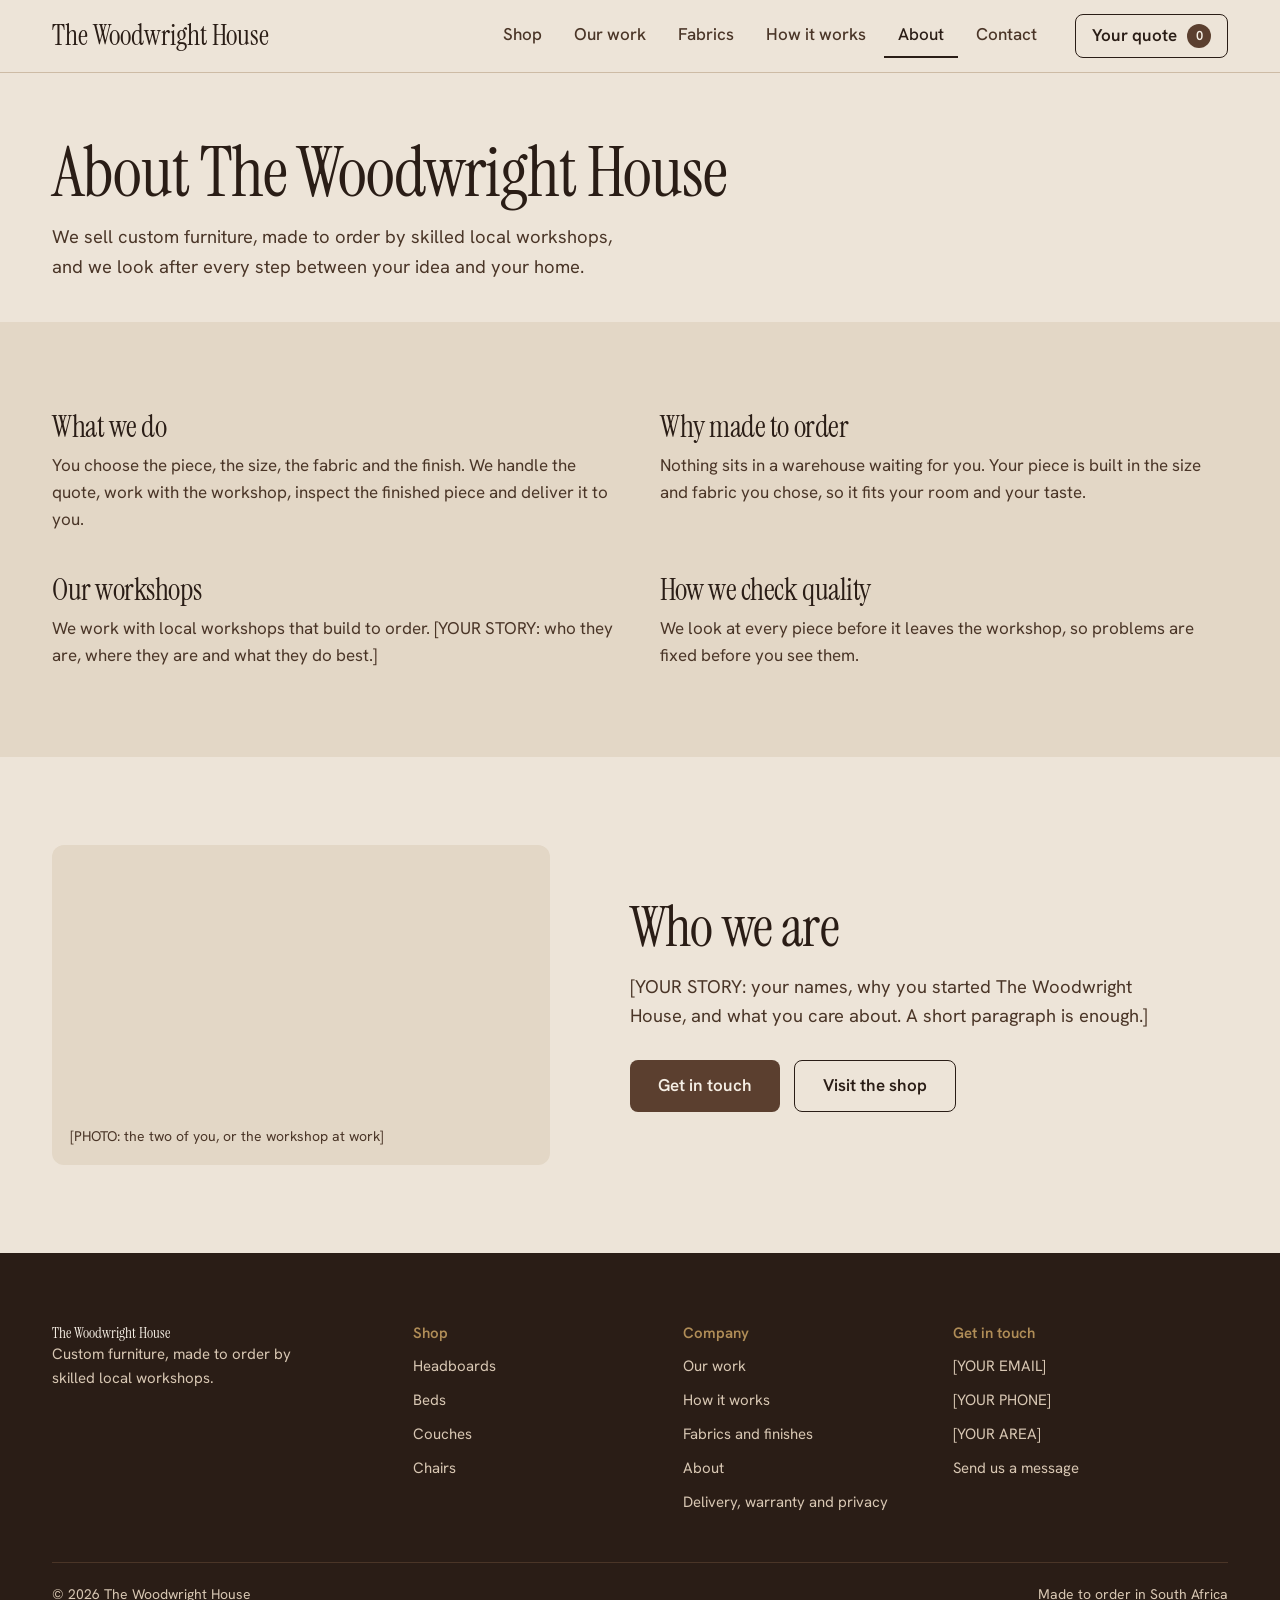
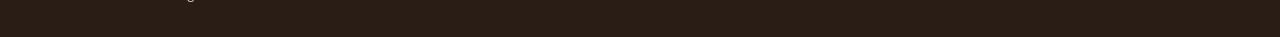
==== about.html @ 0322e2f1 "Add The Woodwright House site A static, no-build site for a made-to-order furniture business: home, " ====
<!DOCTYPE html>
<html lang="en">
<head>
<meta charset="utf-8">
<meta name="viewport" content="width=device-width, initial-scale=1, viewport-fit=cover">
<title>About | The Woodwright House</title>
<meta name="description" content="The Woodwright House designs and sells custom furniture made to order by skilled local workshops, checked by us before delivery.">
<meta name="theme-color" content="#EDE4D8">
<meta property="og:title" content="About | The Woodwright House">
<meta property="og:description" content="The Woodwright House designs and sells custom furniture made to order by skilled local workshops, checked by us before delivery.">
<meta property="og:type" content="website">
<meta property="og:site_name" content="The Woodwright House">
<link rel="icon" href="data:image/svg+xml,%3Csvg xmlns='http://www.w3.org/2000/svg' viewBox='0 0 100 100'%3E%3Ctext y='.9em' font-size='90'%3E%F0%9F%AA%B5%3C/text%3E%3C/svg%3E">
<link rel="stylesheet" href="https://fonts.googleapis.com/css2?family=Hanken+Grotesk:wght@400;500;600&family=Instrument+Serif&display=swap">
<link rel="stylesheet" href="css/site.css">
</head>
<body data-page="about">
<a class="skip" href="#main">Skip to content</a>
<header class="site-head">
  <div class="wrap bar">
    <a class="brand" href="index.html">The Woodwright House</a>
    <button class="navbtn" id="navToggle" type="button" aria-expanded="false" aria-controls="nav" aria-label="Menu">
      <svg width="22" height="14" viewBox="0 0 22 14" fill="none" stroke="currentColor" stroke-width="2" stroke-linecap="round" aria-hidden="true"><path d="M1 1h20M1 7h20M1 13h20"/></svg>
    </button>
    <nav class="nav" id="nav" aria-label="Main">
      <a href="shop.html" data-nav="shop">Shop</a>
      <a href="gallery.html" data-nav="gallery">Our work</a>
      <a href="fabrics.html" data-nav="fabrics">Fabrics</a>
      <a href="how-it-works.html" data-nav="how-it-works">How it works</a>
      <a href="about.html" data-nav="about" aria-current="page">About</a>
      <a href="contact.html" data-nav="contact">Contact</a>
    </nav>
    <button class="quote-btn" type="button" data-open="quote">Your quote <span class="count quote-count">0</span></button>
  </div>
</header>
<main id="main">
<section class="pagehead">
  <div class="wrap">
    <h1>About The Woodwright House</h1>
    <p class="lede">We sell custom furniture, made to order by skilled local workshops, and we look after every step between your idea and your home.</p>
  </div>
</section>

<section class="sec tint">
  <div class="wrap facts">
    <div><h3>What we do</h3><p>You choose the piece, the size, the fabric and the finish. We handle the quote, work with the workshop, inspect the finished piece and deliver it to you.</p></div>
    <div><h3>Why made to order</h3><p>Nothing sits in a warehouse waiting for you. Your piece is built in the size and fabric you chose, so it fits your room and your taste.</p></div>
    <div><h3>Our workshops</h3><p>We work with local workshops that build to order. [YOUR STORY: who they are, where they are and what they do best.]</p></div>
    <div><h3>How we check quality</h3><p>We look at every piece before it leaves the workshop, so problems are fixed before you see them.</p></div>
  </div>
</section>

<section class="sec">
  <div class="wrap split">
    <div class="ph">[PHOTO: the two of you, or the workshop at work]</div>
    <div>
      <h2 class="title">Who we are</h2>
      <p class="lede">[YOUR STORY: your names, why you started The Woodwright House, and what you care about. A short paragraph is enough.]</p>
      <div class="actions">
        <a class="btn" href="contact.html">Get in touch</a>
        <a class="btn ghost" href="shop.html">Visit the shop</a>
      </div>
    </div>
  </div>
</section>
</main>
<footer class="site-foot">
  <div class="wrap">
    <div class="foot-grid">
      <div>
        <p class="foot-brand">The Woodwright House</p>
        <p>Custom furniture, made to order by skilled local workshops.</p>
      </div>
      <div>
        <h3>Shop</h3>
        <ul>
          <li><a href="shop.html?cat=headboard">Headboards</a></li>
          <li><a href="shop.html?cat=bed">Beds</a></li>
          <li><a href="shop.html?cat=couch">Couches</a></li>
          <li><a href="shop.html?cat=chair">Chairs</a></li>
        </ul>
      </div>
      <div>
        <h3>Company</h3>
        <ul>
          <li><a href="gallery.html">Our work</a></li>
          <li><a href="how-it-works.html">How it works</a></li>
          <li><a href="fabrics.html">Fabrics and finishes</a></li>
          <li><a href="about.html">About</a></li>
          <li><a href="policies.html">Delivery, warranty and privacy</a></li>
        </ul>
      </div>
      <div>
        <h3>Get in touch</h3>
        <ul>
          <li><a data-cfg="email" data-cfg-href="mailto"></a></li>
          <li><a data-cfg="phone" data-cfg-href="tel"></a></li>
          <li data-cfg="area"></li>
          <li><a href="contact.html">Send us a message</a></li>
        </ul>
      </div>
    </div>
    <div class="foot-bottom">
      <span>&copy; 2026 The Woodwright House</span>
      <span>Made to order in South Africa</span>
    </div>
  </div>
</footer>
<dialog id="dlg" aria-labelledby="dlgTitle">
  <div class="sheet">
    <div class="sheet-head">
      <h2 id="dlgTitle">Your quote</h2>
      <button class="tool" id="closeQuote" type="button" aria-label="Close quote">Close</button>
    </div>
    <ul class="items" id="items"></ul>
    <label class="f">Delivery area<select class="area-select"></select></label>
    <p class="est area-est"></p>
    <div class="lines">
      <div><span>Items</span><span id="subtotal">R0</span></div>
      <div><span id="areaLine">Delivery</span><span id="delivery">R0</span></div>
    </div>
    <div class="total"><span>Estimated total</span><span id="total">R0</span></div>
    <div class="dialog-actions">
      <a class="btn" id="wa" href="#" target="_blank" rel="noopener">Send on WhatsApp</a>
      <button class="btn ghost" id="copy" type="button">Copy summary</button>
    </div>
    <p class="status" id="status" role="status"></p>
    <details class="dep" id="dep">
      <summary>Ready to pay your deposit?</summary>
      <p>Only pay once we've confirmed your final quote in writing. Use your reference so we can match the payment.</p>
      <dl>
        <dt>Deposit</dt><dd id="depAmt"></dd>
        <dt>Bank</dt><dd id="bBank"></dd>
        <dt>Account name</dt><dd id="bName"></dd>
        <dt>Account number</dt><dd id="bNum"></dd>
        <dt>Branch code</dt><dd id="bBranch"></dd>
        <dt>Reference</dt><dd id="bRef"></dd>
      </dl>
      <a class="btn ghost small" id="paid" href="#" target="_blank" rel="noopener">I've paid, send proof</a>
      <p>Card payments are coming soon.</p>
    </details>
  </div>
</dialog>

<dialog id="sdlg" aria-labelledby="sdlgTitle">
  <div class="sheet">
    <div class="sheet-head">
      <h2 id="sdlgTitle">Order swatches</h2>
      <button class="tool" id="closeSw" type="button" aria-label="Close swatch request">Close</button>
    </div>
    <p class="lead">Tick the fabrics you'd like to see. We'll send small samples so you can check the colours in your own light.</p>
    <div class="checks" id="swChecks"></div>
    <label class="f">Your name<input type="text" id="swName" autocomplete="name"></label>
    <label class="f">Delivery address<textarea id="swAddr" autocomplete="street-address"></textarea></label>
    <label class="f">Phone number<input type="tel" id="swPhone" autocomplete="tel"></label>
    <a class="btn" id="swSend" href="#" target="_blank" rel="noopener">Send on WhatsApp</a>
    <p class="status" id="swStatus" role="status"></p>
  </div>
</dialog>
<script src="js/data.js"></script>
<script src="js/site.js"></script>
</body>
</html>
---- css/site.css ----
/* The Woodwright House: shared styles */
:root {
  box-sizing: border-box;
  --bg: #EDE4D8;
  --tint: #E3D7C6;
  --surface: #F6EFE5;
  --ink: #2A1D16;
  --ink2: #4A3527;
  --line: #CDBBA5;
  --accent: #5B3F2F;
  --on-accent: #F5EEE4;
  --focus: #B08D57;
  --rug: #D6C5AF;
  --band: #5B3F2F;
  --on-band: #F5EEE4;
  --band2: #E6D9C8;
  --art1: #B98E72;
  --art2: #5B3F2F;
  --foot: #2A1D16;
  --on-foot: #D8C7B3;
  --display: "Instrument Serif", Georgia, "Times New Roman", serif;
  --body: "Hanken Grotesk", system-ui, -apple-system, "Segoe UI", sans-serif;
}
@media (prefers-color-scheme: dark) {
  :root:not([data-theme="light"]) {
    --bg: #1D1611;
    --tint: #241B15;
    --surface: #2A2019;
    --ink: #F1E8DC;
    --ink2: #CDBFAE;
    --line: #43352A;
    --accent: #D8C2A4;
    --on-accent: #1D1611;
    --rug: #33291F;
    --band: #33261C;
    --on-band: #F1E8DC;
    --band2: #CDBFAE;
    --art1: #A47C63;
    --art2: #C9A77C;
    --foot: #130E0A;
    --on-foot: #CDBFAE;
  }
}
:root[data-theme="dark"] {
  --bg: #1D1611; --tint: #241B15; --surface: #2A2019; --ink: #F1E8DC; --ink2: #CDBFAE;
  --line: #43352A; --accent: #D8C2A4; --on-accent: #1D1611; --rug: #33291F;
  --band: #33261C; --on-band: #F1E8DC; --band2: #CDBFAE; --art1: #A47C63; --art2: #C9A77C;
  --foot: #130E0A; --on-foot: #CDBFAE;
}

html { scroll-padding-top: 88px; }
*, *::before, *::after { box-sizing: border-box; }
body {
  margin: 0;
  background: var(--bg);
  color: var(--ink);
  font-family: var(--body);
  font-size: 17px;
  line-height: 1.6;
  -webkit-text-size-adjust: 100%;
}
[hidden] { display: none !important; }
img, svg { max-width: 100%; }
a { color: var(--accent); }
button, select, input, textarea { font: inherit; color: inherit; }
button { cursor: pointer; }
:focus-visible { outline: 3px solid var(--focus); outline-offset: 3px; }
.sr-only { position: absolute; width: 1px; height: 1px; overflow: hidden; clip: rect(0 0 0 0); white-space: nowrap; }
.skip { position: absolute; left: 12px; top: -60px; background: var(--accent); color: var(--on-accent); padding: 10px 16px; border-radius: 8px; z-index: 50; }
.skip:focus { top: 12px; }

.wrap { max-width: 1240px; margin: 0 auto; padding: 0 32px; }
.sec { padding: 88px 0; }
.sec.tint { background: var(--tint); }
h1, h2, h3 { font-family: var(--display); font-weight: 400; margin: 0; letter-spacing: -0.015em; }
h1 { font-size: clamp(2.8rem, 7vw, 5.4rem); line-height: 1; }
h2.title { font-size: clamp(2.2rem, 4.6vw, 3.5rem); line-height: 1.05; }
h3 { font-size: 1.9rem; line-height: 1.1; }
.lede { font-size: 1.15rem; line-height: 1.6; color: var(--ink2); max-width: 56ch; margin: 16px 0 0; }
.sec-head { margin-bottom: 44px; }
.actions { display: flex; flex-wrap: wrap; gap: 14px; margin-top: 28px; }

.btn, a.btn {
  display: inline-flex;
  align-items: center;
  justify-content: center;
  min-height: 52px;
  padding: 0 28px;
  border: 0;
  border-radius: 8px;
  background: var(--accent);
  color: var(--on-accent);
  font-weight: 600;
  font-size: 17px;
  text-decoration: none;
  white-space: nowrap;
}
.btn:hover { filter: brightness(1.1); }
.btn.ghost { background: transparent; color: var(--ink); border: 1.5px solid var(--ink); }
.btn.ghost:hover { background: var(--surface); filter: none; }
.btn.small { min-height: 44px; padding: 0 18px; font-size: 15px; }
.btn[aria-disabled="true"], .btn:disabled { opacity: 0.45; pointer-events: none; }
.btn.light { background: var(--bg); color: var(--ink); }

/* Header */
.site-head { position: sticky; top: 0; z-index: 20; background: var(--bg); border-bottom: 1px solid var(--line); }
.bar { display: flex; align-items: center; gap: 24px; min-height: 72px; }
.brand { font-family: var(--display); font-size: 28px; line-height: 1.1; color: var(--ink); text-decoration: none; white-space: nowrap; margin-right: auto; }
.nav { display: flex; gap: 4px; }
.nav a { display: inline-flex; align-items: center; min-height: 44px; padding: 0 14px; color: var(--ink2); text-decoration: none; font-weight: 500; border-bottom: 2px solid transparent; }
.nav a:hover { color: var(--ink); }
.nav a[aria-current="page"] { color: var(--ink); border-bottom-color: var(--ink); }
.navbtn { display: none; width: 48px; height: 48px; align-items: center; justify-content: center; background: transparent; border: 1.5px solid var(--ink); border-radius: 8px; }
.quote-btn { display: inline-flex; align-items: center; gap: 10px; min-height: 44px; padding: 0 16px; background: transparent; border: 1.5px solid var(--ink); border-radius: 8px; font-weight: 600; }
.count { display: inline-grid; place-items: center; min-width: 24px; height: 24px; padding: 0 6px; border-radius: 12px; background: var(--accent); color: var(--on-accent); font-size: 13px; }

/* Footer */
.site-foot { background: var(--foot); color: var(--on-foot); padding: 72px 0 32px; }
.site-foot a { color: var(--on-foot); text-decoration: none; }
.site-foot a:hover { text-decoration: underline; }
.foot-grid { display: grid; grid-template-columns: 1.4fr 1fr 1fr 1.2fr; gap: 40px; }
.foot-grid h3 { font-family: var(--body); font-size: 15px; font-weight: 600; color: #B08D57; margin: 0 0 12px; letter-spacing: 0; }
.foot-grid ul { list-style: none; margin: 0; padding: 0; display: grid; gap: 10px; font-size: 15px; }
.foot-brand { font-family: var(--display); font-size: 30px; line-height: 1.1; color: #F5EEE4; margin: 0 0 10px; }
.foot-grid p { margin: 0; font-size: 15px; max-width: 34ch; }
.foot-bottom { margin-top: 48px; padding-top: 20px; border-top: 1px solid #4A3527; display: flex; justify-content: space-between; flex-wrap: wrap; gap: 12px; font-size: 14px; }

/* Home */
.hero { padding: 48px 0 88px; }
.hero-grid { display: grid; grid-template-columns: repeat(2, minmax(0, 1fr)); gap: 64px; align-items: center; }
.hero h1 { max-width: 11ch; }
.hero .lede { max-width: 46ch; font-size: 1.2rem; }
.stage { position: relative; background: var(--tint); border-radius: 14px; overflow: hidden; }
.stage canvas { display: block; width: 100%; height: 100%; touch-action: pan-y; cursor: grab; }
.stage canvas:active { cursor: grabbing; }
.stage canvas:focus-visible { outline-offset: -4px; }
.hero-stage { height: 600px; }
.hero-sw { position: absolute; left: 16px; bottom: 16px; display: flex; gap: 8px; align-items: center; padding: 8px 10px; background: var(--bg); border-radius: 10px; }
.hero-sw button { width: 32px; height: 32px; border-radius: 50%; border: 1.5px solid var(--line); padding: 0; }
.hero-sw button[aria-pressed="true"] { box-shadow: 0 0 0 2px var(--bg), 0 0 0 4px var(--ink); }
.hero-sw span { font-size: 14px; color: var(--ink2); margin-right: 4px; }
.fallback { position: absolute; inset: 0; display: flex; flex-direction: column; align-items: center; justify-content: center; gap: 16px; padding: 32px; text-align: center; color: var(--ink2); }
.fb-chip { width: 200px; height: 140px; border-radius: 12px; }
.fb-bar { width: 200px; height: 14px; border-radius: 7px; margin-top: -8px; }

.cats { display: grid; grid-template-columns: repeat(4, minmax(0, 1fr)); gap: 24px; }
.cat { display: flex; flex-direction: column; gap: 14px; color: var(--ink); text-decoration: none; }
.cat-art { background: var(--tint); border-radius: 12px; aspect-ratio: 4 / 3.4; display: grid; place-items: center; padding: 18px; }
.sec.tint .cat-art { background: var(--bg); }
.cat-art svg { width: 100%; height: 100%; }
.cat-name { font-family: var(--display); font-size: 2rem; line-height: 1.1; }
.cat-desc { color: var(--ink2); font-size: 16px; line-height: 1.5; }
.cat-price { font-weight: 600; font-size: 15px; color: var(--accent); }
.cat:hover .cat-name { text-decoration: underline; text-decoration-thickness: 1.5px; text-underline-offset: 6px; }

.steps { display: grid; grid-template-columns: repeat(4, minmax(0, 1fr)); gap: 40px; counter-reset: s; }
.step { border-top: 1.5px solid var(--accent); padding-top: 20px; }
.step .n { font-family: var(--display); font-size: 2.8rem; line-height: 1; color: var(--accent); }
.step h3 { font-family: var(--body); font-size: 1.2rem; font-weight: 600; margin: 10px 0 6px; letter-spacing: 0; }
.step p { margin: 0; color: var(--ink2); font-size: 16px; line-height: 1.55; }
.sec.tint .step p { color: var(--ink); }

.split { display: grid; grid-template-columns: minmax(0, 1fr) minmax(0, 1.2fr); gap: 80px; align-items: center; }
.swgrid { display: grid; grid-template-columns: repeat(3, minmax(0, 1fr)); gap: 24px; }
.swt { display: flex; flex-direction: column; gap: 10px; font-weight: 500; font-size: 15px; }
.swt i { display: block; height: 150px; border-radius: 8px; border: 1px solid var(--line); }
.swt small { font-weight: 400; color: var(--ink2); font-size: 14px; }

.trio { display: grid; grid-template-columns: repeat(3, minmax(0, 1fr)); gap: 56px; }
.trio h3 { margin-bottom: 10px; }
.trio p { margin: 0; color: var(--ink2); }

.band { background: var(--band); color: var(--on-band); text-align: center; padding: 96px 0; }
.band h2 { font-size: clamp(2.4rem, 5.4vw, 4.4rem); line-height: 1.05; color: var(--on-band); }
.band p { color: var(--band2); font-size: 1.2rem; max-width: 52ch; margin: 18px auto 0; }
.band .actions { justify-content: center; }
.band .btn.ghost { color: var(--on-band); border-color: var(--on-band); }
.band .btn.ghost:hover { background: rgba(255, 255, 255, 0.08); }

/* Inner pages */
.pagehead { padding: 64px 0 40px; }
.pagehead h1 { font-size: clamp(2.6rem, 6vw, 4.4rem); }
.prose { max-width: 70ch; }
.prose h2 { font-family: var(--display); font-weight: 400; font-size: 2.2rem; line-height: 1.1; margin: 48px 0 12px; }
.prose h2:first-child { margin-top: 0; }
.prose p, .prose li { color: var(--ink2); }
.prose ul { padding-left: 20px; }
.draft { border: 1.5px solid var(--line); background: var(--surface); border-radius: 8px; padding: 14px 18px; color: var(--ink2); font-size: 15px; margin-bottom: 32px; }
.faq { max-width: 760px; display: grid; gap: 0; }
.faq details { border-bottom: 1px solid var(--line); }
.faq summary { min-height: 60px; display: flex; align-items: center; cursor: pointer; font-weight: 600; font-size: 1.05rem; list-style: none; }
.faq summary::-webkit-details-marker { display: none; }
.faq summary::after { content: "+"; margin-left: auto; font-size: 1.5rem; font-weight: 400; }
.faq details[open] summary::after { content: "-"; }
.faq details p { margin: 0 0 18px; color: var(--ink2); max-width: 62ch; }
.facts { display: grid; grid-template-columns: repeat(2, minmax(0, 1fr)); gap: 40px; }
.facts h3 { margin-bottom: 8px; }
.facts p { margin: 0; color: var(--ink2); }
.ph { background: var(--tint); border-radius: 12px; display: flex; align-items: flex-end; padding: 18px; min-height: 320px; color: var(--ink2); font-size: 14px; }

/* Photographs of finished pieces */
.shots { display: grid; grid-template-columns: repeat(3, minmax(0, 1fr)); gap: 24px; }
.shots.wide { grid-template-columns: repeat(4, minmax(0, 1fr)); gap: 20px; }
.shot { margin: 0; display: flex; flex-direction: column; gap: 10px; }
.shot img { display: block; width: 100%; aspect-ratio: 4 / 5; object-fit: cover; object-position: center; border-radius: 12px; background: var(--tint); }
.shots.wide .shot img { aspect-ratio: 1 / 1; }
.shot figcaption { color: var(--ink2); font-size: 15px; line-height: 1.4; }
.shot-strip { display: grid; grid-auto-flow: column; grid-auto-columns: minmax(180px, 1fr); gap: 16px; overflow-x: auto; scroll-snap-type: x mandatory; padding-bottom: 6px; }
.shot-strip .shot { scroll-snap-align: start; }
.shot-strip .shot img { aspect-ratio: 1 / 1; }
.chips { display: flex; flex-wrap: wrap; gap: 10px; margin-bottom: 32px; }
.chip { min-height: 44px; padding: 0 18px; border: 1.5px solid var(--line); border-radius: 999px; background: transparent; color: var(--ink2); font-weight: 500; font-size: 15px; }
.chip:hover { border-color: var(--ink); color: var(--ink); }
.chip[aria-pressed="true"] { background: var(--accent); border-color: var(--accent); color: var(--on-accent); }
.shot-count { color: var(--ink2); font-size: 15px; margin: 0 0 24px; }
/* Photo on a home-page category card, in place of the line drawing */
.cat-art.photo { padding: 0; overflow: hidden; }
.cat-art.photo img { width: 100%; height: 100%; object-fit: cover; border-radius: 12px; }
.contact-grid { display: grid; grid-template-columns: minmax(0, 1.2fr) minmax(0, 1fr); gap: 72px; align-items: start; }
.formgrid { display: grid; gap: 16px; }
.two { display: grid; grid-template-columns: repeat(2, minmax(0, 1fr)); gap: 14px; }
.cinfo { display: grid; gap: 24px; }
.cinfo h3 { font-family: var(--body); font-size: 1rem; font-weight: 600; letter-spacing: 0; margin-bottom: 4px; }
.cinfo p { margin: 0; color: var(--ink2); }

/* Forms */
select, input[type="text"], input[type="tel"], input[type="email"], textarea {
  font: inherit; color: var(--ink); background: var(--surface); border: 1.5px solid var(--line);
  border-radius: 8px; padding: 10px 12px; min-height: 48px; width: 100%;
}
textarea { min-height: 96px; resize: vertical; }
label.f { display: flex; flex-direction: column; gap: 6px; font-weight: 500; }
.status { min-height: 20px; margin: 0; font-size: 14px; color: var(--ink2); }
.row { display: flex; flex-wrap: wrap; gap: 10px; }

/* Shop */
.shop-top { padding: 32px 0 8px; display: flex; align-items: flex-end; justify-content: space-between; gap: 16px; flex-wrap: wrap; }
.shop-top h1 { font-size: clamp(2.2rem, 5vw, 3.4rem); }
.tabs { display: flex; gap: 4px; flex-wrap: wrap; }
.tab { background: none; border: 0; border-bottom: 2px solid transparent; padding: 10px 16px; min-height: 44px; font-weight: 500; color: var(--ink2); }
.tab[aria-pressed="true"] { color: var(--ink); border-bottom-color: var(--ink); }
.shop-grid { display: grid; grid-template-columns: minmax(0, 1.4fr) minmax(360px, 0.9fr); gap: 40px; align-items: start; padding: 12px 0 64px; }
.shop-stage { position: sticky; top: 84px; height: min(720px, calc(100vh - 108px)); min-height: 480px; }
.hint { position: absolute; left: 16px; bottom: 16px; padding: 8px 12px; border-radius: 8px; background: var(--bg); color: var(--ink2); font-size: 14px; transition: opacity 0.3s ease; }
.hint.gone { opacity: 0; pointer-events: none; }
.tools { position: absolute; right: 12px; bottom: 12px; display: flex; gap: 6px; }
.tool { min-width: 44px; min-height: 44px; padding: 0 12px; background: var(--bg); border: 1px solid var(--line); border-radius: 8px; font-weight: 500; font-size: 14px; }
.tool:hover { border-color: var(--ink); }
.panel { display: flex; flex-direction: column; gap: 24px; min-width: 0; }
.panel h1 { font-size: clamp(2.2rem, 4.4vw, 3.1rem); line-height: 1.02; }
.sub { margin: 8px 0 0; color: var(--ink2); max-width: 44ch; }
fieldset { border: 0; margin: 0; padding: 0; min-width: 0; }
legend { padding: 0; margin-bottom: 10px; font-weight: 600; }
legend .val { font-weight: 400; color: var(--ink2); margin-left: 8px; }
.grp { display: flex; flex-wrap: wrap; gap: 8px; }
.grp.cards { display: grid; grid-template-columns: repeat(2, minmax(0, 1fr)); gap: 10px; }
.opt { position: relative; display: block; }
.opt input { position: absolute; opacity: 0; width: 1px; height: 1px; }
.face { display: flex; flex-direction: column; justify-content: center; min-height: 48px; padding: 8px 16px; border: 1.5px solid var(--line); border-radius: 8px; cursor: pointer; transition: border-color 0.15s ease, background-color 0.15s ease; }
.opt:hover .face { border-color: var(--ink2); }
.opt input:checked + .face { border-color: var(--ink); background: var(--surface); box-shadow: inset 0 0 0 1px var(--ink); }
.opt input:focus-visible + .face { outline: 3px solid var(--focus); outline-offset: 2px; }
.psub { font-size: 13px; color: var(--ink2); }
.card .face { align-items: flex-start; gap: 2px; padding: 14px 16px; min-height: 72px; }
.cname { font-family: var(--display); font-size: 24px; line-height: 1.1; }
.cdesc { font-size: 14px; color: var(--ink2); }
.sw .face { width: 52px; height: 52px; min-height: 0; padding: 0; border-radius: 10px; }
.sw input:checked + .face { border-color: var(--ink); box-shadow: 0 0 0 3px var(--bg), 0 0 0 5px var(--ink); }
.fin .face { flex-direction: row; align-items: center; gap: 10px; }
.dot { width: 20px; height: 20px; border-radius: 50%; border: 1px solid var(--line); flex: none; }
details.help, details.dep { border: 1.5px solid var(--line); border-radius: 8px; padding: 0 16px; }
details.help summary, details.dep summary { min-height: 48px; display: flex; align-items: center; cursor: pointer; font-weight: 600; }
details.help ul { margin: 0 0 14px; padding-left: 18px; color: var(--ink2); font-size: 15px; }
details.help li { margin: 4px 0; }
.codein { padding-bottom: 14px; }
.codein input { flex: 1; width: auto; min-width: 0; }
.est { font-size: 14px; color: var(--ink2); margin: 8px 0 0; }
.code { font-size: 13px; color: var(--ink2); margin: 0; word-break: break-all; }
.lead { margin: 0; font-size: 14px; color: var(--ink2); }
.buy { position: sticky; bottom: 0; background: var(--bg); border-top: 1px solid var(--line); padding: 16px 0 calc(16px + env(safe-area-inset-bottom, 0px)); display: flex; align-items: center; justify-content: space-between; gap: 16px; }
.price { font-family: var(--display); font-size: 40px; line-height: 1; }
.note { font-size: 13px; color: var(--ink2); margin-top: 4px; max-width: 30ch; }

/* Dialogs */
dialog { position: fixed; inset: 0 0 0 auto; margin: 0; width: min(460px, 100%); height: 100%; max-height: none; padding: 0; border: 0; background: var(--bg); color: var(--ink); }
dialog::backdrop { background: rgba(20, 12, 8, 0.5); }
.sheet { height: 100%; display: flex; flex-direction: column; padding: 24px; gap: 16px; overflow-y: auto; }
.sheet > * { flex: none; }
.sheet-head { display: flex; align-items: center; justify-content: space-between; }
.sheet h2 { margin: 0; font-family: var(--display); font-weight: 400; font-size: 34px; }
.items { list-style: none; margin: 0; padding: 0; }
.items li { display: grid; grid-template-columns: 1fr auto; gap: 4px 12px; padding: 14px 0; border-bottom: 1px solid var(--line); }
.items .nm { font-weight: 500; }
.items .pr { font-weight: 600; }
.rm { grid-column: 1 / -1; justify-self: start; background: none; border: 0; padding: 4px 0; min-height: 32px; color: var(--ink2); text-decoration: underline; font-size: 14px; }
.empty { color: var(--ink2); padding: 12px 0; }
.lines { display: grid; gap: 6px; font-size: 15px; color: var(--ink2); }
.lines div { display: flex; justify-content: space-between; gap: 12px; }
.total { display: flex; justify-content: space-between; align-items: baseline; font-weight: 600; font-size: 18px; }
.dialog-actions { display: flex; flex-direction: column; gap: 10px; }
details.dep p { margin: 0 0 12px; font-size: 14px; color: var(--ink2); }
details.dep dl { margin: 0 0 14px; display: grid; grid-template-columns: auto 1fr; gap: 6px 14px; font-size: 15px; }
details.dep dt { color: var(--ink2); }
details.dep dd { margin: 0; font-weight: 500; word-break: break-word; }
details.dep a.btn { margin-bottom: 14px; }
.checks { display: grid; grid-template-columns: repeat(2, minmax(0, 1fr)); gap: 8px; }
.chk { display: flex; align-items: center; gap: 10px; min-height: 48px; padding: 0 12px; border: 1.5px solid var(--line); border-radius: 8px; cursor: pointer; }
.chk input { width: 20px; height: 20px; accent-color: var(--accent); flex: none; }

/* Illustrations */
.art .a1 { fill: var(--art1); }
.art .a2 { fill: var(--art2); }
.art .lin { fill: #EFE9DE; }
.art .ln { stroke: rgba(0, 0, 0, 0.14); fill: none; stroke-width: 2; }

@media (max-width: 1000px) {
  .hero-grid, .split, .contact-grid { grid-template-columns: minmax(0, 1fr); gap: 40px; }
  .hero-stage { height: 440px; }
  .cats { grid-template-columns: repeat(2, minmax(0, 1fr)); }
  .steps { grid-template-columns: repeat(2, minmax(0, 1fr)); }
  .trio { grid-template-columns: minmax(0, 1fr); gap: 32px; }
  .shots.wide { grid-template-columns: repeat(3, minmax(0, 1fr)); }
  .foot-grid { grid-template-columns: repeat(2, minmax(0, 1fr)); }
  .shop-grid { grid-template-columns: minmax(0, 1fr); gap: 20px; }
  .shop-stage { position: relative; top: 0; height: 52vh; min-height: 320px; max-height: 480px; }
  .hint { display: none; }
  .facts { grid-template-columns: minmax(0, 1fr); }
}
@media (max-width: 820px) {
  .shots, .shots.wide { grid-template-columns: repeat(2, minmax(0, 1fr)); gap: 16px; }
  .wrap { padding: 0 20px; }
  .sec { padding: 64px 0; }
  .bar { flex-wrap: wrap; gap: 10px 12px; min-height: 64px; padding-top: 8px; padding-bottom: 8px; }
  .navbtn { display: inline-flex; }
  .nav { order: 5; width: 100%; flex-direction: column; gap: 0; display: none; padding-bottom: 8px; }
  .nav[data-nav-open="true"] { display: flex; }
  .nav a { border-bottom: 1px solid var(--line); min-height: 48px; padding: 0 4px; }
  .nav a[aria-current="page"] { border-bottom-color: var(--line); font-weight: 600; }
  .brand { font-size: 24px; }
  .two { grid-template-columns: minmax(0, 1fr); }
  .price { font-size: 34px; }
  .swgrid { gap: 14px; }
  .swt i { height: 96px; }
}
@media (max-width: 560px) {
  .cats { gap: 16px; }
  .chips { gap: 8px; }
  .chip { padding: 0 14px; font-size: 14px; }
  .cat-name { font-size: 1.6rem; }
  .steps { grid-template-columns: minmax(0, 1fr); gap: 28px; }
  .foot-grid { grid-template-columns: minmax(0, 1fr); }
}
@media (prefers-reduced-motion: reduce) {
  * { transition: none !important; }
}
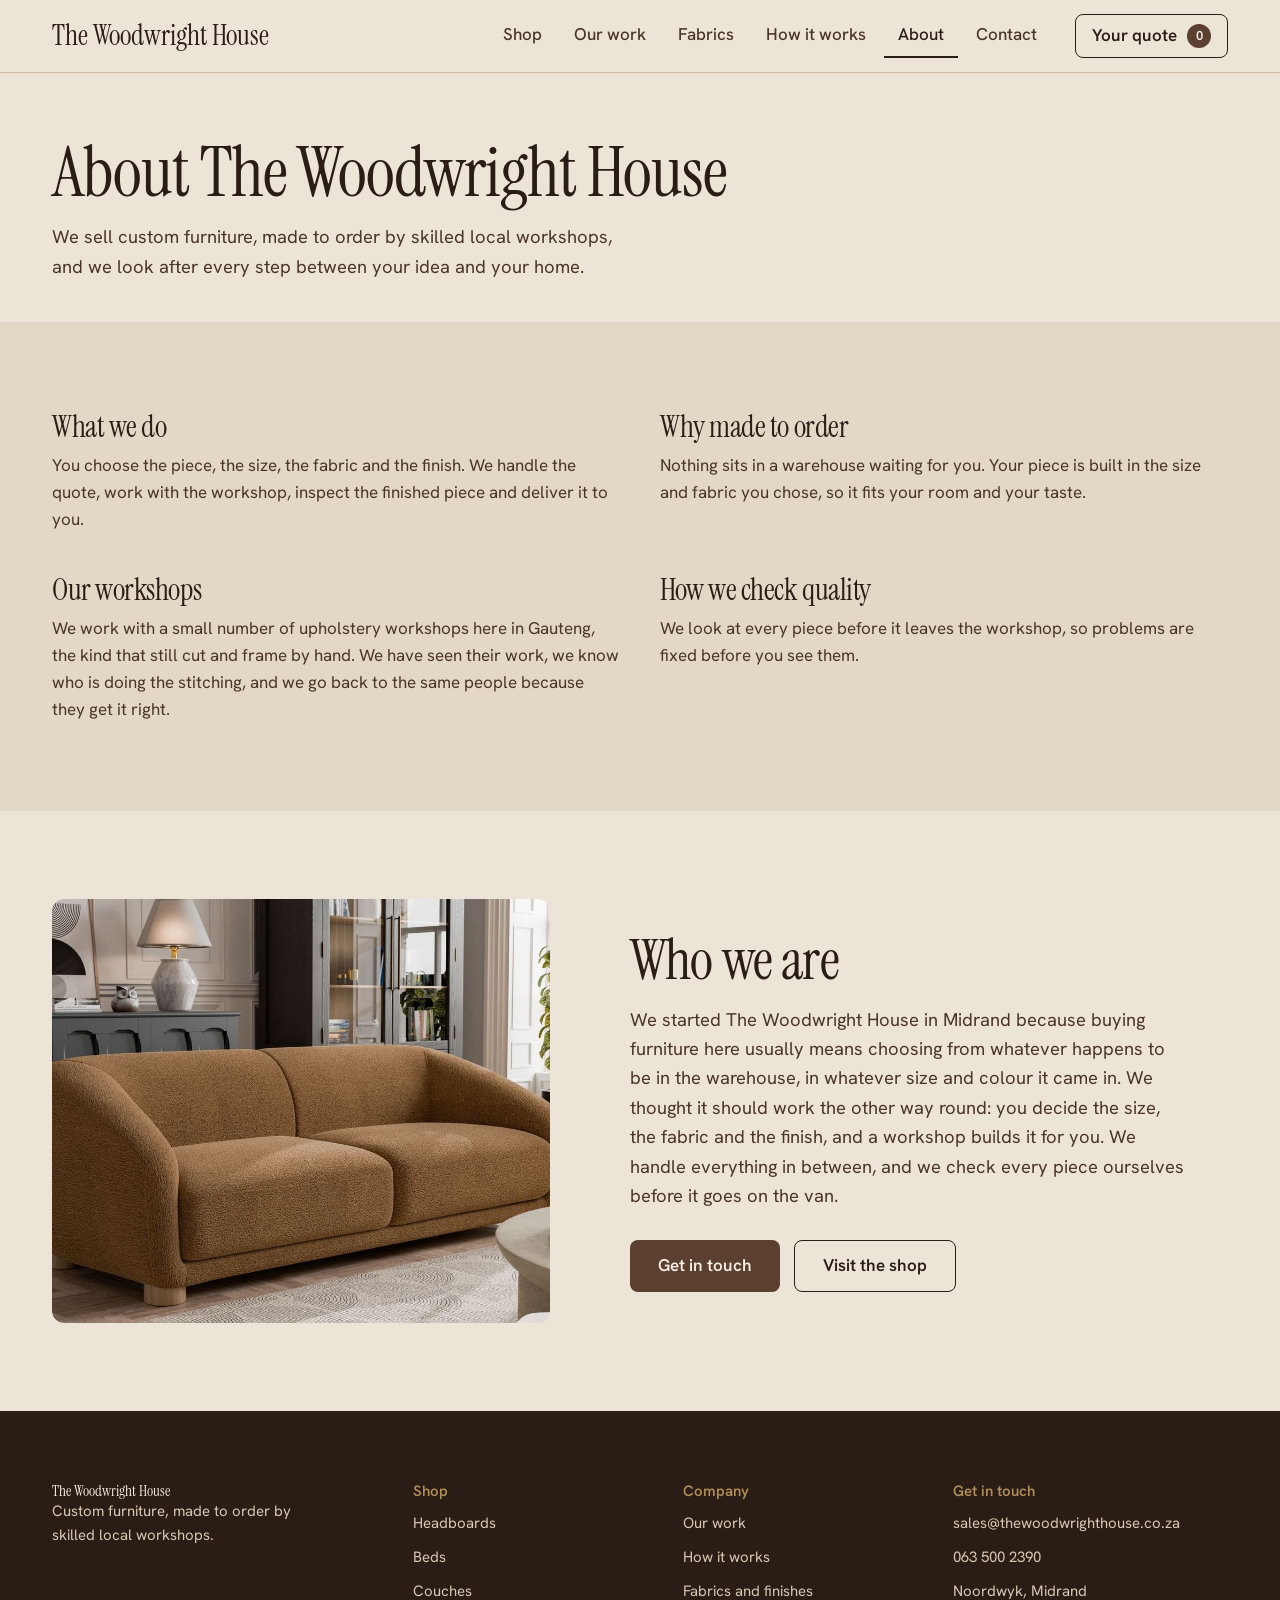
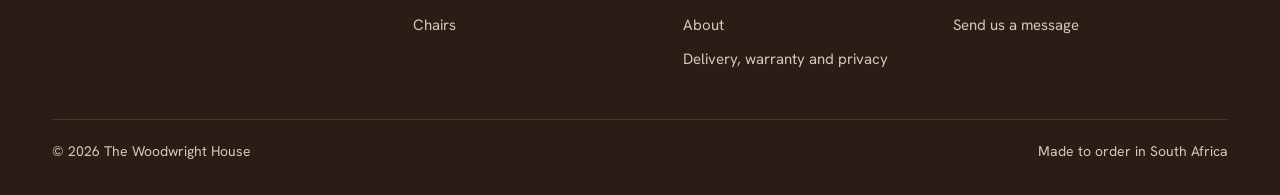
==== commit f3870a90: "Fill in the remaining placeholder copy Provisional wording so nothing on the live site reads [LIKE T" ====
--- a/about.html
+++ b/about.html
@@ -45,17 +45,19 @@
   <div class="wrap facts">
     <div><h3>What we do</h3><p>You choose the piece, the size, the fabric and the finish. We handle the quote, work with the workshop, inspect the finished piece and deliver it to you.</p></div>
     <div><h3>Why made to order</h3><p>Nothing sits in a warehouse waiting for you. Your piece is built in the size and fabric you chose, so it fits your room and your taste.</p></div>
-    <div><h3>Our workshops</h3><p>We work with local workshops that build to order. [YOUR STORY: who they are, where they are and what they do best.]</p></div>
+    <div><h3>Our workshops</h3><p>We work with a small number of upholstery workshops here in Gauteng, the kind that still cut and frame by hand. We have seen their work, we know who is doing the stitching, and we go back to the same people because they get it right.</p></div>
     <div><h3>How we check quality</h3><p>We look at every piece before it leaves the workshop, so problems are fixed before you see them.</p></div>
   </div>
 </section>
 
 <section class="sec">
   <div class="wrap split">
-    <div class="ph">[PHOTO: the two of you, or the workshop at work]</div>
+    <div class="cat-art photo">
+      <img src="images/products/couch-curved-boucle-caramel.jpg" alt="A caramel bouclé couch with rounded arms, built to order." loading="lazy" decoding="async">
+    </div>
     <div>
       <h2 class="title">Who we are</h2>
-      <p class="lede">[YOUR STORY: your names, why you started The Woodwright House, and what you care about. A short paragraph is enough.]</p>
+      <p class="lede">We started The Woodwright House in Midrand because buying furniture here usually means choosing from whatever happens to be in the warehouse, in whatever size and colour it came in. We thought it should work the other way round: you decide the size, the fabric and the finish, and a workshop builds it for you. We handle everything in between, and we check every piece ourselves before it goes on the van.</p>
       <div class="actions">
         <a class="btn" href="contact.html">Get in touch</a>
         <a class="btn ghost" href="shop.html">Visit the shop</a>
